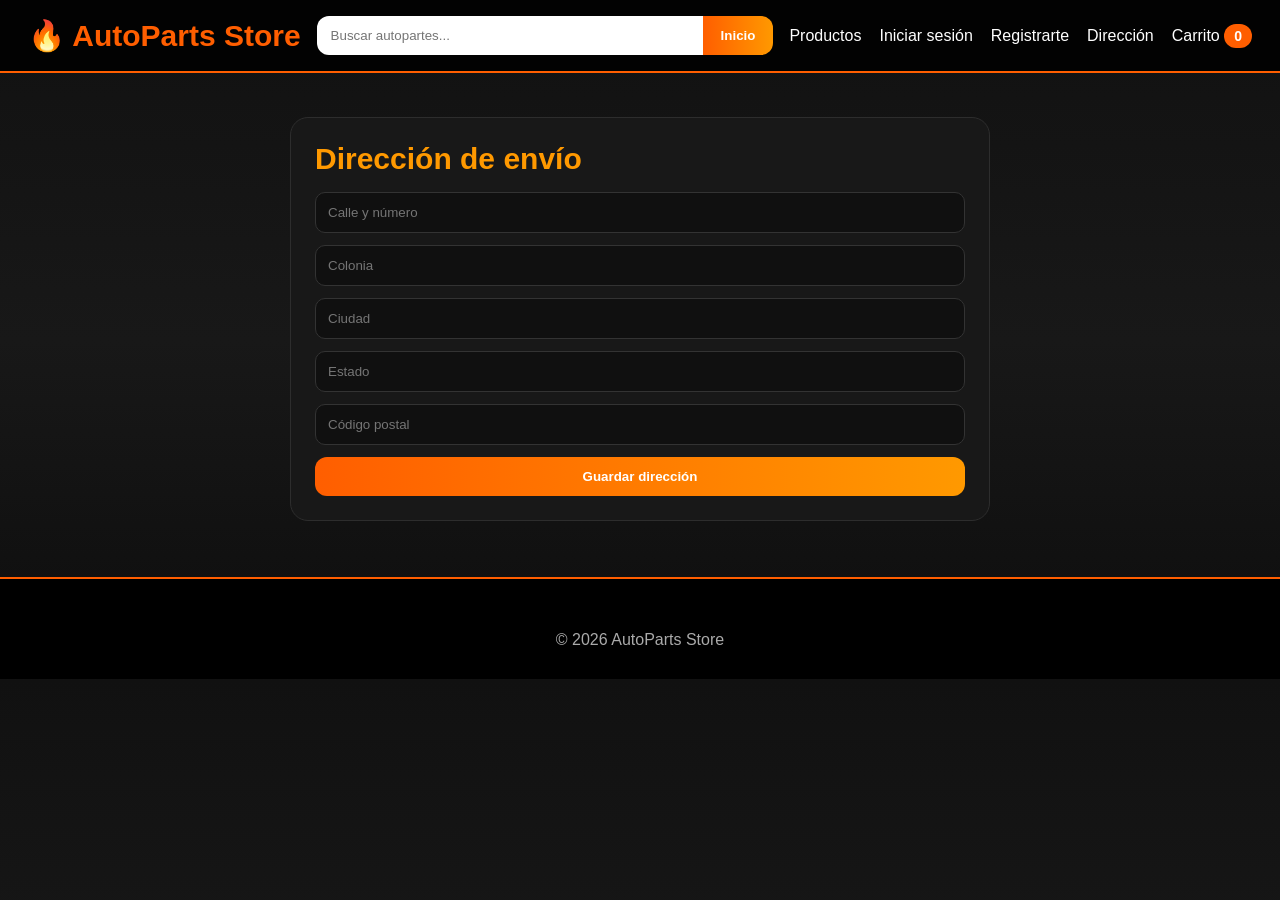
==== address.html @ 55c58f3e "Create address.html" ====
<!DOCTYPE html>
<html lang="es">
<head>
  <meta charset="UTF-8">
  <meta name="viewport" content="width=device-width, initial-scale=1.0">
  <title>Dirección</title>
  <link rel="stylesheet" href="style.css">
</head>
<body>
  <header>
    <div class="logo">🔥 AutoParts Store</div>
    <div class="search-bar">
      <input type="text" placeholder="Buscar autopartes...">
      <button type="button" onclick="window.location.href='index.html'">Inicio</button>
    </div>
    <nav>
      <a href="index.html#productos">Productos</a>
      <a href="login.html">Iniciar sesión</a>
      <a href="register.html">Registrarte</a>
      <a href="address.html">Dirección</a>
      <a href="cart.html">Carrito <span id="cartCount" class="cart-badge">0</span></a>
    </nav>
  </header>

  <main class="container">
    <section class="panel" style="max-width:700px; margin:40px auto;">
      <h2>Dirección de envío</h2>
      <input data-save="address_street" type="text" placeholder="Calle y número">
      <input data-save="address_neighborhood" type="text" placeholder="Colonia">
      <input data-save="address_city" type="text" placeholder="Ciudad">
      <input data-save="address_state" type="text" placeholder="Estado">
      <input data-save="address_cp" type="text" placeholder="Código postal">
      <button type="button">Guardar dirección</button>
    </section>
  </main>

  <footer>
    <div class="footer-copy">© 2026 AutoParts Store</div>
  </footer>

  <script src="script.js"></script>
</body>
</html>
---- style.css ----
*{
  margin:0;
  padding:0;
  box-sizing:border-box;
  font-family:Arial, sans-serif;
}

:root{
  --bg:#101010;
  --bg-soft:#181818;
  --card:#1d1d1d;
  --line:#2d2d2d;
  --text:#ffffff;
  --muted:#c9c9c9;
  --accent:#ff5e00;
  --accent2:#ff9900;
}

html{
  scroll-behavior:smooth;
}

body{
  background:linear-gradient(180deg, #111, #181818, #0d0d0d);
  color:var(--text);
}

a{
  color:inherit;
  text-decoration:none;
}

header{
  background:rgba(0,0,0,0.9);
  border-bottom:2px solid var(--accent);
  padding:16px 28px;
  display:flex;
  align-items:center;
  justify-content:space-between;
  gap:16px;
  flex-wrap:wrap;
  position:sticky;
  top:0;
  z-index:1000;
}

.logo{
  font-size:30px;
  font-weight:700;
  color:var(--accent);
}

.search-bar{
  flex:1;
  min-width:260px;
  max-width:520px;
  display:flex;
}

.search-bar input{
  width:100%;
  padding:12px 14px;
  border:none;
  outline:none;
  border-radius:12px 0 0 12px;
}

.search-bar button{
  border:none;
  padding:12px 18px;
  background:linear-gradient(90deg, var(--accent), var(--accent2));
  color:#fff;
  font-weight:700;
  border-radius:0 12px 12px 0;
  cursor:pointer;
}

nav{
  display:flex;
  gap:18px;
  flex-wrap:wrap;
  align-items:center;
}

nav a:hover{
  color:var(--accent2);
}

.cart-badge{
  background:var(--accent);
  color:#fff;
  padding:4px 10px;
  border-radius:999px;
  font-size:14px;
  font-weight:700;
}

.hero{
  min-height:68vh;
  display:flex;
  align-items:center;
  justify-content:center;
  text-align:center;
  padding:40px 20px;
  background:
    linear-gradient(rgba(0,0,0,.55), rgba(0,0,0,.72)),
    url("https://images.unsplash.com/photo-1492144534655-ae79c964c9d7?auto=format&fit=crop&w=1600&q=80");
  background-size:cover;
  background-position:center;
}

.hero-content{
  max-width:860px;
}

.hero h1{
  font-size:58px;
  margin-bottom:14px;
}

.hero p{
  color:#f1f1f1;
  font-size:22px;
  margin-bottom:24px;
}

.primary-btn,
.secondary-btn,
.card button,
.panel button,
.qty button{
  border:none;
  cursor:pointer;
  font-weight:700;
}

.primary-btn{
  background:linear-gradient(90deg, var(--accent), var(--accent2));
  color:#fff;
  padding:14px 28px;
  border-radius:999px;
}

.secondary-btn{
  background:#252525;
  color:#fff;
  padding:12px 20px;
  border-radius:999px;
  border:1px solid var(--line);
}

.container{
  width:92%;
  max-width:1300px;
  margin:44px auto;
}

.section-title{
  text-align:center;
  color:var(--accent2);
  font-size:38px;
  margin-bottom:24px;
}

.benefits{
  display:grid;
  grid-template-columns:repeat(auto-fit, minmax(220px, 1fr));
  gap:20px;
  margin-bottom:50px;
}

.benefit{
  background:var(--bg-soft);
  border:1px solid var(--line);
  border-radius:18px;
  padding:22px;
  text-align:center;
}

.benefit h3{
  color:var(--accent2);
  margin-bottom:8px;
}

.products{
  display:grid;
  grid-template-columns:repeat(auto-fit, minmax(250px, 1fr));
  gap:24px;
}

.card{
  background:var(--card);
  border:1px solid var(--line);
  border-radius:18px;
  overflow:hidden;
  box-shadow:0 8px 20px rgba(0,0,0,.25);
  transition:.25s;
}

.card:hover{
  transform:translateY(-7px);
  border-color:var(--accent);
}

.card img{
  width:100%;
  height:220px;
  object-fit:cover;
  display:block;
}

.card-content{
  padding:18px;
}

.card h3{
  font-size:28px;
  margin-bottom:8px;
}

.stars{
  color:#ffb400;
  margin-bottom:10px;
  font-size:18px;
}

.card p{
  color:var(--muted);
  line-height:1.45;
  margin-bottom:10px;
}

.meta{
  color:#bcbcbc;
  font-size:14px;
  margin-bottom:8px;
}

.price{
  color:var(--accent);
  font-size:30px;
  font-weight:700;
  margin-bottom:14px;
}

.card .actions{
  display:flex;
  gap:10px;
  flex-wrap:wrap;
}

.card button,
.panel button{
  width:100%;
  padding:12px;
  border-radius:12px;
  background:linear-gradient(90deg, var(--accent), var(--accent2));
  color:#fff;
}

.small-btn{
  display:inline-block;
  width:100%;
  text-align:center;
  padding:12px;
  border-radius:12px;
  background:#252525;
  border:1px solid var(--line);
}

.form-grid{
  display:grid;
  grid-template-columns:repeat(auto-fit, minmax(280px, 1fr));
  gap:24px;
  margin-top:52px;
}

.panel{
  background:var(--bg-soft);
  border:1px solid var(--line);
  border-radius:18px;
  padding:24px;
}

.panel h2{
  color:var(--accent2);
  font-size:30px;
  margin-bottom:16px;
}

.panel input,
.panel select,
.panel textarea{
  width:100%;
  padding:12px;
  border-radius:10px;
  border:1px solid #333;
  background:#101010;
  color:#fff;
  margin-bottom:12px;
}

.panel textarea{
  min-height:110px;
  resize:vertical;
}

.review{
  margin-top:12px;
  background:#111;
  border-left:4px solid var(--accent);
  border-radius:10px;
  padding:12px;
  color:#ddd;
}

footer{
  margin-top:56px;
  border-top:2px solid var(--accent);
  background:#000;
  padding:30px 20px;
}

.footer-grid{
  width:92%;
  max-width:1300px;
  margin:0 auto;
  display:grid;
  grid-template-columns:repeat(auto-fit, minmax(250px, 1fr));
  gap:24px;
}

.footer-grid h3{
  color:var(--accent2);
  margin-bottom:10px;
}

.footer-grid p,
.footer-grid a{
  color:#d0d0d0;
  line-height:1.7;
}

.footer-copy{
  text-align:center;
  color:#aaa;
  margin-top:22px;
}

.product-page{
  width:92%;
  max-width:1300px;
  margin:40px auto;
}

.product-layout{
  display:grid;
  grid-template-columns:1.2fr 1fr;
  gap:28px;
  align-items:start;
}

.product-gallery,
.product-info,
.review-section,
.cart-panel{
  background:var(--bg-soft);
  border:1px solid var(--line);
  border-radius:20px;
  padding:22px;
}

.product-gallery img{
  width:100%;
  border-radius:16px;
  display:block;
  max-height:520px;
  object-fit:cover;
}

.product-info h1{
  font-size:42px;
  margin-bottom:10px;
}

.product-info p{
  color:var(--muted);
  line-height:1.6;
  margin-bottom:12px;
}

.info-list{
  list-style:none;
  margin:14px 0;
}

.info-list li{
  margin-bottom:10px;
  color:#ddd;
}

.qty{
  display:flex;
  align-items:center;
  gap:10px;
  margin:18px 0;
}

.qty button{
  width:40px;
  height:40px;
  border-radius:10px;
  background:#252525;
  color:#fff;
  border:1px solid var(--line);
}

.qty span{
  min-width:30px;
  text-align:center;
  font-size:20px;
  font-weight:700;
}

.product-actions{
  display:flex;
  gap:12px;
  flex-wrap:wrap;
  margin-top:10px;
}

.product-actions button,
.product-actions a{
  flex:1;
  min-width:180px;
}

.review-grid{
  margin-top:26px;
  display:grid;
  gap:14px;
}

.review-form{
  margin-top:20px;
}

.cart-section{
  width:92%;
  max-width:1100px;
  margin:40px auto;
}

.cart-item{
  display:grid;
  grid-template-columns:120px 1fr auto;
  gap:18px;
  align-items:center;
  padding:16px 0;
  border-bottom:1px solid var(--line);
}

.cart-item img{
  width:120px;
  height:90px;
  object-fit:cover;
  border-radius:12px;
}

.cart-item h3{
  margin-bottom:8px;
}

.cart-total{
  font-size:28px;
  color:var(--accent2);
  font-weight:700;
  margin-top:20px;
}

.empty{
  text-align:center;
  color:#bbb;
  padding:30px 0;
}

@media (max-width: 900px){
  .product-layout{
    grid-template-columns:1fr;
  }

  .hero h1{
    font-size:40px;
  }

  .hero p{
    font-size:18px;
  }

  nav{
    gap:12px;
  }

  .cart-item{
    grid-template-columns:1fr;
  }

  .cart-item img{
    width:100%;
    height:200px;
  }
}
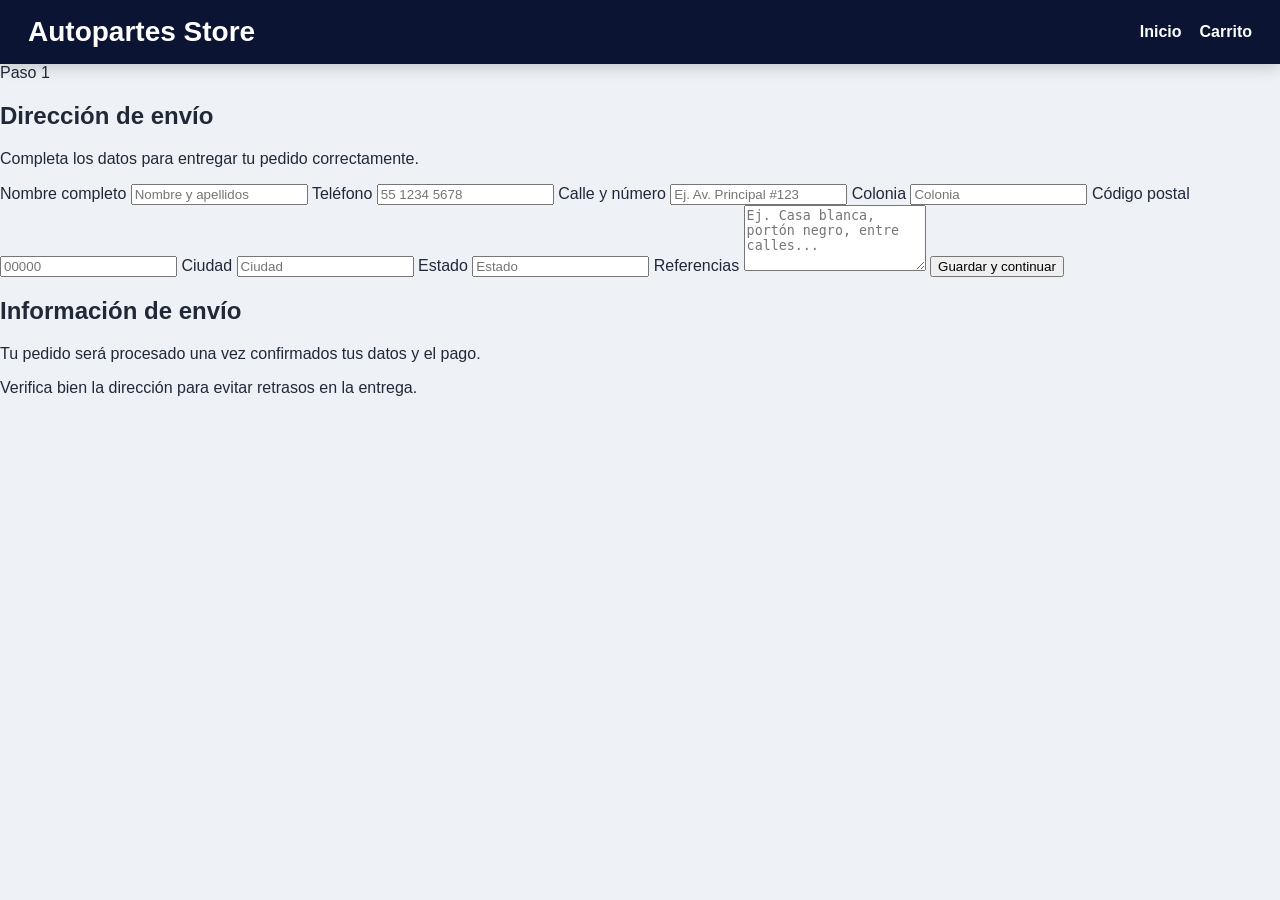
==== commit 435f4ef8: "Update address.html" ====
--- a/address.html
+++ b/address.html
@@ -1,43 +1,96 @@
 <!DOCTYPE html>
 <html lang="es">
 <head>
-  <meta charset="UTF-8">
-  <meta name="viewport" content="width=device-width, initial-scale=1.0">
-  <title>Dirección</title>
-  <link rel="stylesheet" href="style.css">
+  <meta charset="UTF-8" />
+  <meta name="viewport" content="width=device-width, initial-scale=1.0" />
+  <title>Dirección de envío | Autopartes Store</title>
+  <link rel="stylesheet" href="style.css" />
 </head>
 <body>
-  <header>
-    <div class="logo">🔥 AutoParts Store</div>
-    <div class="search-bar">
-      <input type="text" placeholder="Buscar autopartes...">
-      <button type="button" onclick="window.location.href='index.html'">Inicio</button>
+  <header class="topbar">
+    <div class="logo">Autopartes Store</div>
+    <div class="topbar-right">
+      <nav class="nav">
+        <a href="index.html">Inicio</a>
+        <a href="cart.html">Carrito</a>
+      </nav>
     </div>
-    <nav>
-      <a href="index.html#productos">Productos</a>
-      <a href="login.html">Iniciar sesión</a>
-      <a href="register.html">Registrarte</a>
-      <a href="address.html">Dirección</a>
-      <a href="cart.html">Carrito <span id="cartCount" class="cart-badge">0</span></a>
-    </nav>
   </header>
 
-  <main class="container">
-    <section class="panel" style="max-width:700px; margin:40px auto;">
-      <h2>Dirección de envío</h2>
-      <input data-save="address_street" type="text" placeholder="Calle y número">
-      <input data-save="address_neighborhood" type="text" placeholder="Colonia">
-      <input data-save="address_city" type="text" placeholder="Ciudad">
-      <input data-save="address_state" type="text" placeholder="Estado">
-      <input data-save="address_cp" type="text" placeholder="Código postal">
-      <button type="button">Guardar dirección</button>
+  <main class="pro-page">
+    <section class="page-header">
+      <span class="section-chip">Paso 1</span>
+      <h1>Dirección de envío</h1>
+      <p>Completa los datos para entregar tu pedido correctamente.</p>
+    </section>
+
+    <section class="checkout-layout">
+      <div class="form-panel">
+        <form class="pro-form two-columns" id="address-form">
+          <label>Nombre completo
+            <input type="text" id="fullname" required placeholder="Nombre y apellidos" />
+          </label>
+
+          <label>Teléfono
+            <input type="tel" id="phone" required placeholder="55 1234 5678" />
+          </label>
+
+          <label class="full-width">Calle y número
+            <input type="text" id="street" required placeholder="Ej. Av. Principal #123" />
+          </label>
+
+          <label>Colonia
+            <input type="text" id="neighborhood" required placeholder="Colonia" />
+          </label>
+
+          <label>Código postal
+            <input type="text" id="zip" required placeholder="00000" />
+          </label>
+
+          <label>Ciudad
+            <input type="text" id="city" required placeholder="Ciudad" />
+          </label>
+
+          <label>Estado
+            <input type="text" id="state" required placeholder="Estado" />
+          </label>
+
+          <label class="full-width">Referencias
+            <textarea id="references" rows="4" placeholder="Ej. Casa blanca, portón negro, entre calles..."></textarea>
+          </label>
+
+          <button type="submit" class="pro-btn pro-btn-primary full-btn">Guardar y continuar</button>
+        </form>
+      </div>
+
+      <aside class="summary-panel">
+        <h2>Información de envío</h2>
+        <p>Tu pedido será procesado una vez confirmados tus datos y el pago.</p>
+        <div class="summary-note">
+          Verifica bien la dirección para evitar retrasos en la entrega.
+        </div>
+      </aside>
     </section>
   </main>
 
-  <footer>
-    <div class="footer-copy">© 2026 AutoParts Store</div>
-  </footer>
+  <script>
+    document.getElementById("address-form").addEventListener("submit", function (e) {
+      e.preventDefault();
 
-  <script src="script.js"></script>
+      const addressData = {
+        fullname: document.getElementById("fullname").value,
+        phone: document.getElementById("phone").value,
+        street: document.getElementById("street").value,
+        neighborhood: document.getElementById("neighborhood").value,
+        zip: document.getElementById("zip").value,
+        city: document.getElementById("city").value,
+        state: document.getElementById("state").value,
+        references: document.getElementById("references").value
+      };
+
+      localStorage.setItem("shippingAddress", JSON.stringify(addressData));
+      window.location.href = "checkout.html";
+    });
+  </script>
 </body>
 </html>
--- a/style.css
+++ b/style.css
@@ -1,512 +1,403 @@
-*{
-  margin:0;
-  padding:0;
-  box-sizing:border-box;
-  font-family:Arial, sans-serif;
-}
-
-:root{
-  --bg:#101010;
-  --bg-soft:#181818;
-  --card:#1d1d1d;
-  --line:#2d2d2d;
-  --text:#ffffff;
-  --muted:#c9c9c9;
-  --accent:#ff5e00;
-  --accent2:#ff9900;
-}
-
-html{
-  scroll-behavior:smooth;
-}
-
-body{
-  background:linear-gradient(180deg, #111, #181818, #0d0d0d);
-  color:var(--text);
-}
-
-a{
-  color:inherit;
-  text-decoration:none;
-}
-
-header{
-  background:rgba(0,0,0,0.9);
-  border-bottom:2px solid var(--accent);
-  padding:16px 28px;
-  display:flex;
-  align-items:center;
-  justify-content:space-between;
-  gap:16px;
-  flex-wrap:wrap;
-  position:sticky;
-  top:0;
-  z-index:1000;
-}
-
-.logo{
-  font-size:30px;
-  font-weight:700;
-  color:var(--accent);
-}
-
-.search-bar{
-  flex:1;
-  min-width:260px;
-  max-width:520px;
-  display:flex;
-}
-
-.search-bar input{
-  width:100%;
-  padding:12px 14px;
-  border:none;
-  outline:none;
-  border-radius:12px 0 0 12px;
-}
-
-.search-bar button{
-  border:none;
-  padding:12px 18px;
-  background:linear-gradient(90deg, var(--accent), var(--accent2));
-  color:#fff;
-  font-weight:700;
-  border-radius:0 12px 12px 0;
-  cursor:pointer;
-}
-
-nav{
-  display:flex;
-  gap:18px;
-  flex-wrap:wrap;
-  align-items:center;
-}
-
-nav a:hover{
-  color:var(--accent2);
-}
-
-.cart-badge{
-  background:var(--accent);
-  color:#fff;
-  padding:4px 10px;
-  border-radius:999px;
-  font-size:14px;
-  font-weight:700;
-}
-
-.hero{
-  min-height:68vh;
-  display:flex;
-  align-items:center;
-  justify-content:center;
-  text-align:center;
-  padding:40px 20px;
-  background:
-    linear-gradient(rgba(0,0,0,.55), rgba(0,0,0,.72)),
-    url("https://images.unsplash.com/photo-1492144534655-ae79c964c9d7?auto=format&fit=crop&w=1600&q=80");
-  background-size:cover;
-  background-position:center;
-}
-
-.hero-content{
-  max-width:860px;
-}
-
-.hero h1{
-  font-size:58px;
-  margin-bottom:14px;
-}
-
-.hero p{
-  color:#f1f1f1;
-  font-size:22px;
-  margin-bottom:24px;
-}
-
-.primary-btn,
-.secondary-btn,
-.card button,
-.panel button,
-.qty button{
-  border:none;
-  cursor:pointer;
-  font-weight:700;
-}
-
-.primary-btn{
-  background:linear-gradient(90deg, var(--accent), var(--accent2));
-  color:#fff;
-  padding:14px 28px;
-  border-radius:999px;
-}
-
-.secondary-btn{
-  background:#252525;
-  color:#fff;
-  padding:12px 20px;
-  border-radius:999px;
-  border:1px solid var(--line);
-}
-
-.container{
-  width:92%;
-  max-width:1300px;
-  margin:44px auto;
-}
-
-.section-title{
-  text-align:center;
-  color:var(--accent2);
-  font-size:38px;
-  margin-bottom:24px;
-}
-
-.benefits{
-  display:grid;
-  grid-template-columns:repeat(auto-fit, minmax(220px, 1fr));
-  gap:20px;
-  margin-bottom:50px;
-}
-
-.benefit{
-  background:var(--bg-soft);
-  border:1px solid var(--line);
-  border-radius:18px;
-  padding:22px;
-  text-align:center;
-}
-
-.benefit h3{
-  color:var(--accent2);
-  margin-bottom:8px;
-}
-
-.products{
-  display:grid;
-  grid-template-columns:repeat(auto-fit, minmax(250px, 1fr));
-  gap:24px;
-}
-
-.card{
-  background:var(--card);
-  border:1px solid var(--line);
-  border-radius:18px;
-  overflow:hidden;
-  box-shadow:0 8px 20px rgba(0,0,0,.25);
-  transition:.25s;
-}
-
-.card:hover{
-  transform:translateY(-7px);
-  border-color:var(--accent);
-}
-
-.card img{
-  width:100%;
-  height:220px;
-  object-fit:cover;
-  display:block;
-}
-
-.card-content{
-  padding:18px;
-}
-
-.card h3{
-  font-size:28px;
-  margin-bottom:8px;
-}
-
-.stars{
-  color:#ffb400;
-  margin-bottom:10px;
-  font-size:18px;
-}
-
-.card p{
-  color:var(--muted);
-  line-height:1.45;
-  margin-bottom:10px;
-}
-
-.meta{
-  color:#bcbcbc;
-  font-size:14px;
-  margin-bottom:8px;
-}
-
-.price{
-  color:var(--accent);
-  font-size:30px;
-  font-weight:700;
-  margin-bottom:14px;
-}
-
-.card .actions{
-  display:flex;
-  gap:10px;
-  flex-wrap:wrap;
-}
-
-.card button,
-.panel button{
-  width:100%;
-  padding:12px;
-  border-radius:12px;
-  background:linear-gradient(90deg, var(--accent), var(--accent2));
-  color:#fff;
-}
-
-.small-btn{
-  display:inline-block;
-  width:100%;
-  text-align:center;
-  padding:12px;
-  border-radius:12px;
-  background:#252525;
-  border:1px solid var(--line);
-}
-
-.form-grid{
-  display:grid;
-  grid-template-columns:repeat(auto-fit, minmax(280px, 1fr));
-  gap:24px;
-  margin-top:52px;
-}
-
-.panel{
-  background:var(--bg-soft);
-  border:1px solid var(--line);
-  border-radius:18px;
-  padding:24px;
-}
-
-.panel h2{
-  color:var(--accent2);
-  font-size:30px;
-  margin-bottom:16px;
-}
-
-.panel input,
-.panel select,
-.panel textarea{
-  width:100%;
-  padding:12px;
-  border-radius:10px;
-  border:1px solid #333;
-  background:#101010;
-  color:#fff;
-  margin-bottom:12px;
-}
-
-.panel textarea{
-  min-height:110px;
-  resize:vertical;
-}
-
-.review{
-  margin-top:12px;
-  background:#111;
-  border-left:4px solid var(--accent);
-  border-radius:10px;
-  padding:12px;
-  color:#ddd;
-}
-
-footer{
-  margin-top:56px;
-  border-top:2px solid var(--accent);
-  background:#000;
-  padding:30px 20px;
-}
-
-.footer-grid{
-  width:92%;
-  max-width:1300px;
-  margin:0 auto;
-  display:grid;
-  grid-template-columns:repeat(auto-fit, minmax(250px, 1fr));
-  gap:24px;
-}
-
-.footer-grid h3{
-  color:var(--accent2);
-  margin-bottom:10px;
-}
-
-.footer-grid p,
-.footer-grid a{
-  color:#d0d0d0;
-  line-height:1.7;
-}
-
-.footer-copy{
-  text-align:center;
-  color:#aaa;
-  margin-top:22px;
-}
-
-.product-page{
-  width:92%;
-  max-width:1300px;
-  margin:40px auto;
-}
-
-.product-layout{
-  display:grid;
-  grid-template-columns:1.2fr 1fr;
-  gap:28px;
-  align-items:start;
-}
-
-.product-gallery,
-.product-info,
-.review-section,
-.cart-panel{
-  background:var(--bg-soft);
-  border:1px solid var(--line);
-  border-radius:20px;
-  padding:22px;
-}
-
-.product-gallery img{
-  width:100%;
-  border-radius:16px;
-  display:block;
-  max-height:520px;
-  object-fit:cover;
-}
-
-.product-info h1{
-  font-size:42px;
-  margin-bottom:10px;
-}
-
-.product-info p{
-  color:var(--muted);
-  line-height:1.6;
-  margin-bottom:12px;
-}
-
-.info-list{
-  list-style:none;
-  margin:14px 0;
-}
-
-.info-list li{
-  margin-bottom:10px;
-  color:#ddd;
-}
-
-.qty{
-  display:flex;
-  align-items:center;
-  gap:10px;
-  margin:18px 0;
-}
-
-.qty button{
-  width:40px;
-  height:40px;
-  border-radius:10px;
-  background:#252525;
-  color:#fff;
-  border:1px solid var(--line);
-}
-
-.qty span{
-  min-width:30px;
-  text-align:center;
-  font-size:20px;
-  font-weight:700;
-}
-
-.product-actions{
-  display:flex;
-  gap:12px;
-  flex-wrap:wrap;
-  margin-top:10px;
-}
-
-.product-actions button,
-.product-actions a{
-  flex:1;
-  min-width:180px;
-}
-
-.review-grid{
-  margin-top:26px;
-  display:grid;
-  gap:14px;
-}
-
-.review-form{
-  margin-top:20px;
-}
-
-.cart-section{
-  width:92%;
-  max-width:1100px;
-  margin:40px auto;
-}
-
-.cart-item{
-  display:grid;
-  grid-template-columns:120px 1fr auto;
-  gap:18px;
-  align-items:center;
-  padding:16px 0;
-  border-bottom:1px solid var(--line);
-}
-
-.cart-item img{
-  width:120px;
-  height:90px;
-  object-fit:cover;
-  border-radius:12px;
-}
-
-.cart-item h3{
-  margin-bottom:8px;
-}
-
-.cart-total{
-  font-size:28px;
-  color:var(--accent2);
-  font-weight:700;
-  margin-top:20px;
-}
-
-.empty{
-  text-align:center;
-  color:#bbb;
-  padding:30px 0;
-}
-
-@media (max-width: 900px){
-  .product-layout{
-    grid-template-columns:1fr;
-  }
-
-  .hero h1{
-    font-size:40px;
-  }
-
-  .hero p{
-    font-size:18px;
-  }
-
-  nav{
-    gap:12px;
-  }
-
-  .cart-item{
-    grid-template-columns:1fr;
-  }
-
-  .cart-item img{
-    width:100%;
-    height:200px;
-  }
-}
+* {
+  box-sizing: border-box;
+}
+
+html {
+  scroll-behavior: smooth;
+}
+
+body {
+  margin: 0;
+  font-family: Arial, sans-serif;
+  background: #eef2f7;
+  color: #1f2937;
+}
+
+/* BARRA SUPERIOR */
+.topbar {
+  background: #0b1533;
+  color: white;
+  padding: 16px 28px;
+  display: flex;
+  justify-content: space-between;
+  align-items: center;
+  gap: 20px;
+  flex-wrap: wrap;
+  position: sticky;
+  top: 0;
+  z-index: 1000;
+  box-shadow: 0 4px 14px rgba(0, 0, 0, 0.18);
+}
+
+.logo {
+  font-size: 28px;
+  font-weight: bold;
+  color: #ffffff;
+}
+
+.topbar-right {
+  display: flex;
+  align-items: center;
+  gap: 18px;
+  flex-wrap: wrap;
+}
+
+.search-box {
+  display: flex;
+  gap: 8px;
+  flex-wrap: wrap;
+}
+
+.search-box input {
+  padding: 11px 14px;
+  border-radius: 10px;
+  border: none;
+  min-width: 260px;
+  outline: none;
+  font-size: 14px;
+}
+
+.search-box button {
+  background: #f59e0b;
+  color: white;
+  border: none;
+  border-radius: 10px;
+  padding: 11px 16px;
+  cursor: pointer;
+  font-weight: bold;
+  transition: 0.2s ease;
+}
+
+.search-box button:hover {
+  background: #d97706;
+}
+
+.nav {
+  display: flex;
+  gap: 18px;
+  flex-wrap: wrap;
+}
+
+.nav a {
+  color: white;
+  text-decoration: none;
+  font-weight: 600;
+  transition: 0.2s ease;
+}
+
+.nav a:hover {
+  color: #fbbf24;
+}
+
+/* PORTADA */
+.hero {
+  position: relative;
+  min-height: 480px;
+  display: flex;
+  align-items: center;
+  justify-content: center;
+  text-align: center;
+  padding: 40px 20px;
+  background-image: url("https://images.unsplash.com/photo-1492144534655-ae79c964c9d7?auto=format&fit=crop&w=1600&q=80");
+  background-size: cover;
+  background-position: center;
+}
+
+.hero-overlay {
+  position: absolute;
+  inset: 0;
+  background: linear-gradient(
+    rgba(5, 12, 30, 0.72),
+    rgba(9, 19, 48, 0.62)
+  );
+}
+
+.hero-content {
+  position: relative;
+  z-index: 2;
+  max-width: 900px;
+  color: white;
+}
+
+.hero-content h1 {
+  font-size: 50px;
+  margin: 0 0 16px;
+  line-height: 1.1;
+  text-shadow: 0 3px 10px rgba(0, 0, 0, 0.35);
+}
+
+.hero-content p {
+  font-size: 18px;
+  line-height: 1.7;
+  margin: 0 auto 26px;
+  max-width: 730px;
+  color: #e5ecff;
+}
+
+.hero-btn {
+  display: inline-block;
+  background: #f59e0b;
+  color: white;
+  text-decoration: none;
+  padding: 14px 28px;
+  border-radius: 12px;
+  font-weight: bold;
+  transition: 0.2s ease;
+  box-shadow: 0 8px 20px rgba(245, 158, 11, 0.25);
+}
+
+.hero-btn:hover {
+  background: #d97706;
+  transform: translateY(-2px);
+}
+
+/* CONTENIDO */
+.main-content {
+  padding: 45px 28px 60px;
+}
+
+.products-section {
+  max-width: 1300px;
+  margin: 0 auto 40px;
+}
+
+.products-section h2 {
+  text-align: center;
+  font-size: 36px;
+  margin: 0 0 10px;
+  color: #0f172a;
+}
+
+.section-text {
+  text-align: center;
+  color: #5b6474;
+  margin: 0 0 34px;
+  font-size: 16px;
+}
+
+/* TARJETAS */
+.products-grid {
+  display: grid;
+  grid-template-columns: repeat(auto-fit, minmax(270px, 1fr));
+  gap: 24px;
+}
+
+.product-card {
+  background: white;
+  border-radius: 18px;
+  overflow: hidden;
+  box-shadow: 0 10px 28px rgba(15, 23, 42, 0.10);
+  transition: transform 0.25s ease, box-shadow 0.25s ease;
+  border: 1px solid rgba(15, 23, 42, 0.05);
+}
+
+.product-card:hover {
+  transform: translateY(-7px);
+  box-shadow: 0 16px 34px rgba(15, 23, 42, 0.16);
+}
+
+.product-image {
+  width: 100%;
+  height: 230px;
+  object-fit: cover;
+  display: block;
+  background: #dbe2ea;
+}
+
+.product-info {
+  padding: 18px;
+}
+
+.product-info h3 {
+  margin: 0 0 8px;
+  font-size: 20px;
+  color: #0f172a;
+  min-height: 50px;
+}
+
+.category {
+  color: #64748b;
+  font-size: 13px;
+  font-weight: bold;
+  margin-bottom: 10px;
+  text-transform: uppercase;
+  letter-spacing: 0.4px;
+}
+
+.description {
+  font-size: 14px;
+  line-height: 1.6;
+  margin-bottom: 10px;
+  color: #374151;
+  min-height: 66px;
+}
+
+.compatibility {
+  font-size: 14px;
+  color: #374151;
+  margin-bottom: 12px;
+}
+
+.price {
+  font-size: 24px;
+  font-weight: bold;
+  color: #ea580c;
+  margin-bottom: 6px;
+}
+
+.extra-price {
+  color: #6b7280;
+  font-size: 14px;
+  margin-bottom: 16px;
+}
+
+.product-actions {
+  display: flex;
+  gap: 10px;
+  flex-wrap: wrap;
+}
+
+.btn {
+  display: inline-block;
+  padding: 11px 14px;
+  border-radius: 10px;
+  text-decoration: none;
+  border: none;
+  cursor: pointer;
+  font-size: 14px;
+  font-weight: bold;
+  transition: 0.2s ease;
+}
+
+.btn-primary {
+  background: #0f172a;
+  color: white;
+}
+
+.btn-primary:hover {
+  background: #1e293b;
+}
+
+.btn-secondary {
+  background: #f59e0b;
+  color: white;
+}
+
+.btn-secondary:hover {
+  background: #d97706;
+}
+
+.no-results {
+  text-align: center;
+  background: white;
+  padding: 30px;
+  border-radius: 16px;
+  color: #374151;
+  box-shadow: 0 8px 24px rgba(0, 0, 0, 0.08);
+}
+
+/* FOOTER */
+.footer {
+  background: #08142f;
+  color: white;
+  padding: 35px 20px 20px;
+  margin-top: 50px;
+}
+
+.footer-grid {
+  max-width: 1300px;
+  margin: 0 auto 20px;
+  display: grid;
+  grid-template-columns: repeat(auto-fit, minmax(220px, 1fr));
+  gap: 28px;
+}
+
+.footer h4 {
+  margin-top: 0;
+  margin-bottom: 14px;
+  font-size: 18px;
+  color: #ffffff;
+}
+
+.footer p {
+  margin: 6px 0;
+  color: #dce5ff;
+  line-height: 1.6;
+}
+
+.policy-item {
+  margin-bottom: 10px;
+}
+
+.policy-toggle {
+  background: transparent;
+  border: none;
+  color: #ffffff;
+  padding: 0;
+  margin: 6px 0;
+  font-size: 16px;
+  cursor: pointer;
+  text-align: left;
+  font-weight: normal;
+  font-family: Arial, sans-serif;
+}
+
+.policy-toggle:hover {
+  color: #fbbf24;
+}
+
+.policy-content {
+  display: none;
+  margin: 8px 0 14px;
+  padding: 10px 12px;
+  border-left: 2px solid rgba(251, 191, 36, 0.75);
+  background: rgba(255, 255, 255, 0.03);
+  border-radius: 0 8px 8px 0;
+}
+
+.policy-content p {
+  margin: 0;
+  color: #dce5ff;
+  font-size: 14px;
+  line-height: 1.7;
+}
+
+.footer-copy {
+  text-align: center;
+  border-top: 1px solid rgba(255,255,255,0.12);
+  padding-top: 15px;
+  margin-top: 10px;
+  color: #dce5ff;
+}
+
+/* RESPONSIVE */
+@media (max-width: 768px) {
+  .topbar {
+    padding: 14px 18px;
+  }
+
+  .hero {
+    min-height: 390px;
+  }
+
+  .hero-content h1 {
+    font-size: 34px;
+  }
+
+  .hero-content p {
+    font-size: 16px;
+  }
+
+  .products-section h2 {
+    font-size: 29px;
+  }
+
+  .search-box input {
+    min-width: 100%;
+  }
+
+  .product-info h3,
+  .description {
+    min-height: auto;
+  }
+}
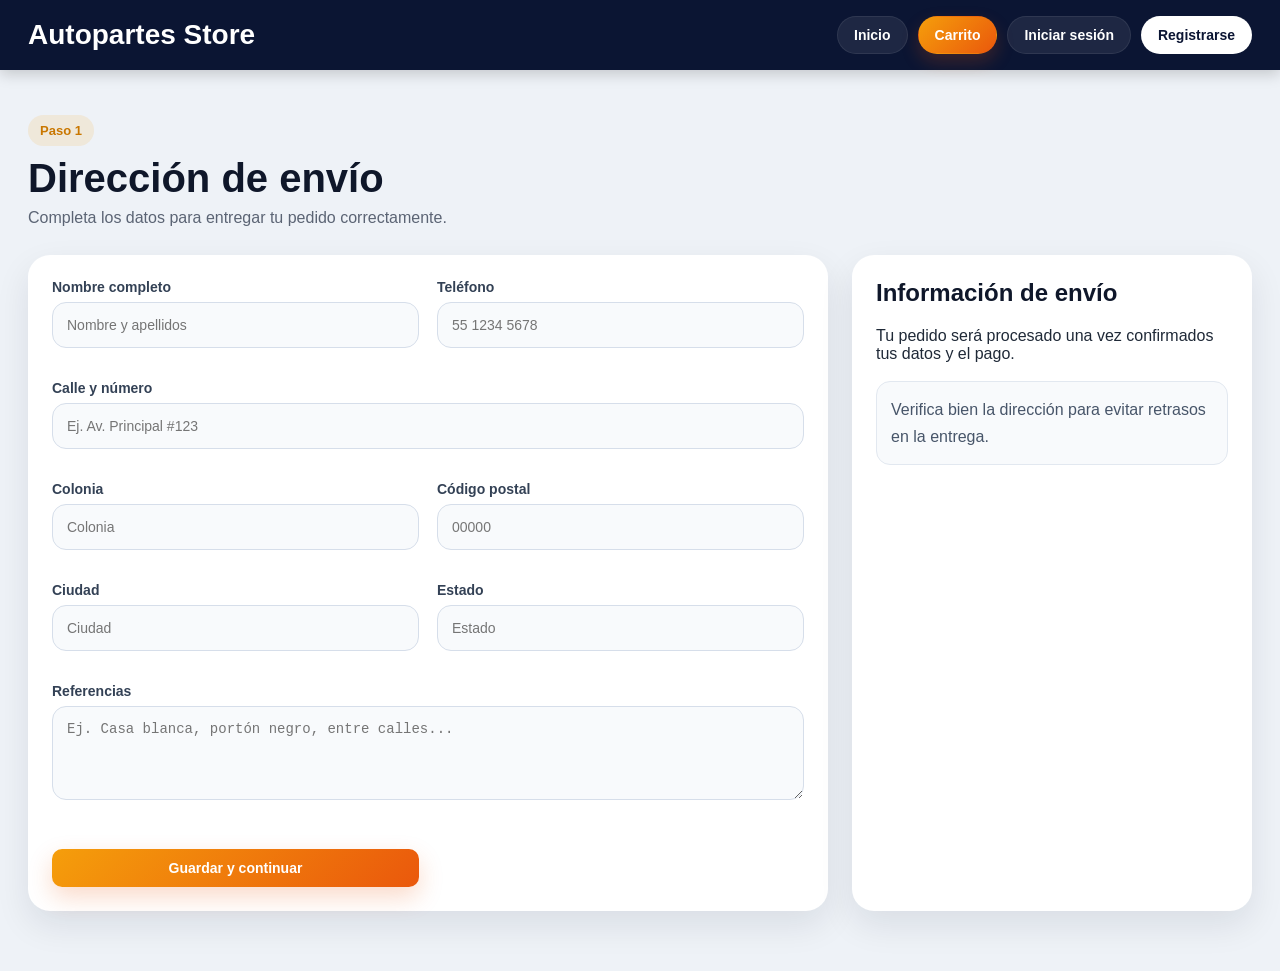
==== commit a852858d: "Update address.html" ====
--- a/address.html
+++ b/address.html
@@ -10,9 +10,11 @@
   <header class="topbar">
     <div class="logo">Autopartes Store</div>
     <div class="topbar-right">
-      <nav class="nav">
-        <a href="index.html">Inicio</a>
-        <a href="cart.html">Carrito</a>
+      <nav class="nav pro-nav">
+        <a href="index.html" class="nav-link">Inicio</a>
+        <a href="cart.html" class="nav-link active">Carrito</a>
+        <a href="login.html" class="nav-link">Iniciar sesión</a>
+        <a href="register.html" class="nav-link nav-highlight">Registrarse</a>
       </nav>
     </div>
   </header>
--- a/style.css
+++ b/style.css
@@ -13,7 +13,7 @@
   color: #1f2937;
 }
 
-/* BARRA SUPERIOR */
+/* HEADER */
 .topbar {
   background: #0b1533;
   color: white;
@@ -72,24 +72,52 @@
   background: #d97706;
 }
 
-.nav {
-  display: flex;
-  gap: 18px;
+.pro-nav {
+  display: flex;
+  gap: 10px;
   flex-wrap: wrap;
-}
-
-.nav a {
-  color: white;
+  align-items: center;
+}
+
+.nav-link {
+  display: inline-flex;
+  align-items: center;
+  justify-content: center;
+  padding: 10px 16px;
+  border-radius: 999px;
   text-decoration: none;
-  font-weight: 600;
-  transition: 0.2s ease;
-}
-
-.nav a:hover {
-  color: #fbbf24;
-}
-
-/* PORTADA */
+  color: #ffffff;
+  font-weight: 700;
+  font-size: 14px;
+  transition: all 0.25s ease;
+  background: rgba(255, 255, 255, 0.08);
+  border: 1px solid rgba(255,255,255,0.08);
+}
+
+.nav-link:hover {
+  background: rgba(255, 255, 255, 0.16);
+  color: #ffffff;
+  transform: translateY(-1px);
+}
+
+.nav-link.active {
+  background: linear-gradient(135deg, #f59e0b, #ea580c);
+  color: #ffffff;
+  border-color: transparent;
+  box-shadow: 0 8px 18px rgba(234, 88, 12, 0.22);
+}
+
+.nav-link.nav-highlight {
+  background: #ffffff;
+  color: #0b1533;
+}
+
+.nav-link.nav-highlight:hover {
+  background: #f8fafc;
+  color: #0b1533;
+}
+
+/* HERO */
 .hero {
   position: relative;
   min-height: 480px;
@@ -106,10 +134,7 @@
 .hero-overlay {
   position: absolute;
   inset: 0;
-  background: linear-gradient(
-    rgba(5, 12, 30, 0.72),
-    rgba(9, 19, 48, 0.62)
-  );
+  background: linear-gradient(rgba(5, 12, 30, 0.72), rgba(9, 19, 48, 0.62));
 }
 
 .hero-content {
@@ -151,8 +176,9 @@
   transform: translateY(-2px);
 }
 
-/* CONTENIDO */
-.main-content {
+/* MAIN */
+.main-content,
+.pro-page {
   padding: 45px 28px 60px;
 }
 
@@ -175,7 +201,7 @@
   font-size: 16px;
 }
 
-/* TARJETAS */
+/* PRODUCTOS */
 .products-grid {
   display: grid;
   grid-template-columns: repeat(auto-fit, minmax(270px, 1fr));
@@ -221,7 +247,6 @@
   font-weight: bold;
   margin-bottom: 10px;
   text-transform: uppercase;
-  letter-spacing: 0.4px;
 }
 
 .description {
@@ -257,7 +282,8 @@
   flex-wrap: wrap;
 }
 
-.btn {
+.btn,
+.pro-btn {
   display: inline-block;
   padding: 11px 14px;
   border-radius: 10px;
@@ -338,8 +364,6 @@
   font-size: 16px;
   cursor: pointer;
   text-align: left;
-  font-weight: normal;
-  font-family: Arial, sans-serif;
 }
 
 .policy-toggle:hover {
@@ -370,30 +394,339 @@
   color: #dce5ff;
 }
 
+/* PÁGINAS PRO */
+.page-header {
+  max-width: 1300px;
+  margin: 0 auto 28px;
+}
+
+.page-header h1 {
+  margin: 10px 0 8px;
+  font-size: 40px;
+  color: #0f172a;
+}
+
+.page-header p {
+  margin: 0;
+  color: #5b6474;
+  font-size: 16px;
+}
+
+.section-chip {
+  display: inline-block;
+  background: rgba(245, 158, 11, 0.12);
+  color: #c97700;
+  font-weight: bold;
+  padding: 8px 12px;
+  border-radius: 999px;
+  font-size: 13px;
+}
+
+.auth-page {
+  min-height: calc(100vh - 90px);
+  padding: 50px 24px;
+  background: linear-gradient(135deg, #eef2f7, #dfe8f4);
+  display: flex;
+  align-items: center;
+  justify-content: center;
+}
+
+.auth-card {
+  width: 100%;
+  max-width: 1180px;
+  background: white;
+  border-radius: 24px;
+  overflow: hidden;
+  display: grid;
+  grid-template-columns: 1fr 1fr;
+  box-shadow: 0 18px 45px rgba(15, 23, 42, 0.15);
+}
+
+.auth-left {
+  background: linear-gradient(135deg, #08142f, #102a5c);
+  color: white;
+  padding: 50px;
+  display: flex;
+  flex-direction: column;
+  justify-content: center;
+}
+
+.auth-left h1 {
+  margin: 12px 0;
+  font-size: 42px;
+  line-height: 1.1;
+}
+
+.auth-left p {
+  color: #dce5ff;
+  line-height: 1.8;
+}
+
+.auth-badge {
+  display: inline-block;
+  width: fit-content;
+  background: rgba(255,255,255,0.12);
+  padding: 8px 12px;
+  border-radius: 999px;
+  font-size: 13px;
+  font-weight: bold;
+}
+
+.auth-right {
+  padding: 42px;
+  display: flex;
+  align-items: center;
+  justify-content: center;
+}
+
+.pro-form {
+  width: 100%;
+}
+
+.pro-form h2 {
+  margin-top: 0;
+  margin-bottom: 18px;
+  color: #0f172a;
+  font-size: 30px;
+}
+
+.pro-form label {
+  display: block;
+  margin-bottom: 14px;
+  color: #334155;
+  font-weight: 600;
+  font-size: 14px;
+}
+
+.pro-form input,
+.pro-form textarea {
+  width: 100%;
+  margin-top: 7px;
+  padding: 14px 14px;
+  border: 1px solid #d6deea;
+  border-radius: 14px;
+  font-size: 14px;
+  outline: none;
+  transition: 0.2s ease;
+  background: #f8fafc;
+}
+
+.pro-form input:focus,
+.pro-form textarea:focus {
+  border-color: #f59e0b;
+  background: white;
+  box-shadow: 0 0 0 4px rgba(245, 158, 11, 0.10);
+}
+
+.form-helper {
+  margin-top: 16px;
+  color: #64748b;
+  font-size: 14px;
+}
+
+.form-helper a {
+  color: #0b5bd3;
+  text-decoration: none;
+  font-weight: bold;
+}
+
+.checkout-layout,
+.cart-layout {
+  max-width: 1300px;
+  margin: 0 auto;
+  display: grid;
+  grid-template-columns: 2fr 1fr;
+  gap: 24px;
+}
+
+.form-panel,
+.cart-items-panel,
+.summary-panel {
+  background: white;
+  border-radius: 22px;
+  padding: 24px;
+  box-shadow: 0 14px 35px rgba(15, 23, 42, 0.09);
+}
+
+.summary-panel h2 {
+  margin-top: 0;
+  color: #0f172a;
+}
+
+.summary-row {
+  display: flex;
+  justify-content: space-between;
+  gap: 12px;
+  padding: 12px 0;
+  border-bottom: 1px solid #edf2f7;
+  color: #334155;
+}
+
+.summary-row.total {
+  font-size: 20px;
+  font-weight: bold;
+  color: #0f172a;
+  border-bottom: none;
+  padding-top: 18px;
+}
+
+.summary-note {
+  margin-top: 18px;
+  background: #f8fafc;
+  border: 1px solid #e2e8f0;
+  border-radius: 14px;
+  padding: 14px;
+  color: #475569;
+  line-height: 1.7;
+}
+
+.pro-btn-primary {
+  background: linear-gradient(135deg, #f59e0b, #ea580c);
+  color: white;
+  box-shadow: 0 10px 24px rgba(234, 88, 12, 0.22);
+}
+
+.pro-btn-primary:hover {
+  transform: translateY(-2px);
+  opacity: 0.95;
+}
+
+.pro-btn-light {
+  background: #eff4fa;
+  color: #0f172a;
+}
+
+.pro-btn-light:hover {
+  background: #dde7f2;
+}
+
+.full-btn {
+  width: 100%;
+  margin-top: 14px;
+}
+
+.two-columns {
+  display: grid;
+  grid-template-columns: 1fr 1fr;
+  gap: 18px;
+}
+
+.two-columns .full-width {
+  grid-column: 1 / -1;
+}
+
+.inline-fields {
+  display: grid;
+  grid-template-columns: 1fr 1fr;
+  gap: 14px;
+}
+
+.cart-item-card {
+  display: grid;
+  grid-template-columns: 150px 1fr;
+  gap: 18px;
+  padding: 18px;
+  border: 1px solid #e7edf5;
+  border-radius: 18px;
+  margin-bottom: 18px;
+  background: #fbfdff;
+}
+
+.cart-item-image {
+  width: 100%;
+  height: 130px;
+  object-fit: cover;
+  border-radius: 14px;
+  background: #dbe2ea;
+}
+
+.cart-item-info h3 {
+  margin: 0 0 10px;
+  color: #0f172a;
+}
+
+.cart-item-info p {
+  margin: 6px 0;
+  color: #475569;
+}
+
+.cart-item-actions {
+  display: flex;
+  gap: 10px;
+  flex-wrap: wrap;
+  margin-top: 14px;
+}
+
+.mini-btn {
+  border: none;
+  background: #eaf0f7;
+  color: #0f172a;
+  padding: 10px 14px;
+  border-radius: 10px;
+  font-weight: bold;
+  cursor: pointer;
+}
+
+.danger-btn {
+  background: #fee2e2;
+  color: #b91c1c;
+}
+
+.empty-state {
+  text-align: center;
+  padding: 36px 20px;
+}
+
+.empty-state h3 {
+  margin-top: 0;
+}
+
 /* RESPONSIVE */
+@media (max-width: 900px) {
+  .auth-card,
+  .checkout-layout,
+  .cart-layout,
+  .two-columns {
+    grid-template-columns: 1fr;
+  }
+
+  .auth-left,
+  .auth-right {
+    padding: 28px;
+  }
+
+  .auth-left h1,
+  .page-header h1,
+  .hero-content h1 {
+    font-size: 32px;
+  }
+
+  .cart-item-card,
+  .inline-fields {
+    grid-template-columns: 1fr;
+  }
+}
+
 @media (max-width: 768px) {
   .topbar {
     padding: 14px 18px;
   }
 
-  .hero {
-    min-height: 390px;
-  }
-
-  .hero-content h1 {
-    font-size: 34px;
-  }
-
-  .hero-content p {
-    font-size: 16px;
-  }
-
-  .products-section h2 {
-    font-size: 29px;
+  .topbar-right {
+    width: 100%;
   }
 
   .search-box input {
     min-width: 100%;
+  }
+
+  .pro-nav {
+    width: 100%;
+  }
+
+  .nav-link {
+    flex: 1 1 auto;
+    text-align: center;
   }
 
   .product-info h3,
